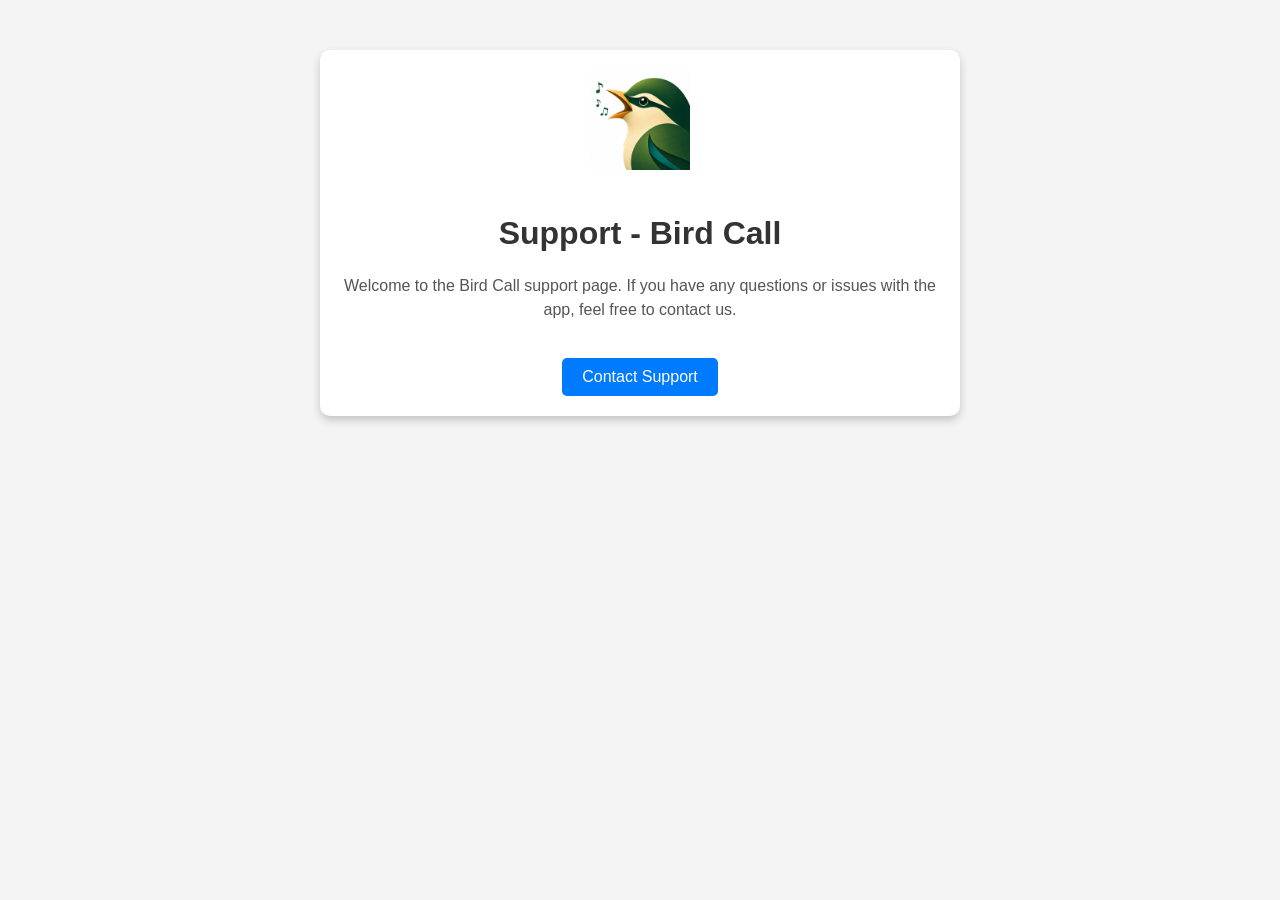
==== index.html @ e6449557 "first rise" ====
<!DOCTYPE html>
<html lang="es">
<head>
    <meta charset="UTF-8">
    <meta name="viewport" content="width=device-width, initial-scale=1.0">
    <title>Support - Bird Call</title>
    <style>
        body {
            font-family: Arial, sans-serif;
            margin: 0;
            padding: 0;
            background-color: #f4f4f4;
            text-align: center;
        }
        .container {
            max-width: 600px;
            margin: 50px auto;
            background: white;
            padding: 20px;
            border-radius: 10px;
            box-shadow: 0 4px 8px rgba(0, 0, 0, 0.2);
        }
        img {
            width: 100px;
            margin-bottom: 20px;
        }
        h1 {
            color: #333;
        }
        p {
            color: #555;
            line-height: 1.5;
        }
        .button {
            display: inline-block;
            margin-top: 20px;
            padding: 10px 20px;
            color: white;
            background-color: #007bff;
            text-decoration: none;
            border-radius: 5px;
            font-size: 16px;
        }
        .button:hover {
            background-color: #0056b3;
        }
    </style>
</head>
<body>
    <div class="container">
        <img src="icono.jpg" alt="App logo">
        <h1>Support - Bird Call</h1>
        <p>Welcome to the Bird Call support page. If you have any questions or issues with the app, feel free to contact us.</p>
        <a href="mailto:casaxmore@gmail.com" class="button">Contact Support</a>
    </div>
</body>
</html>
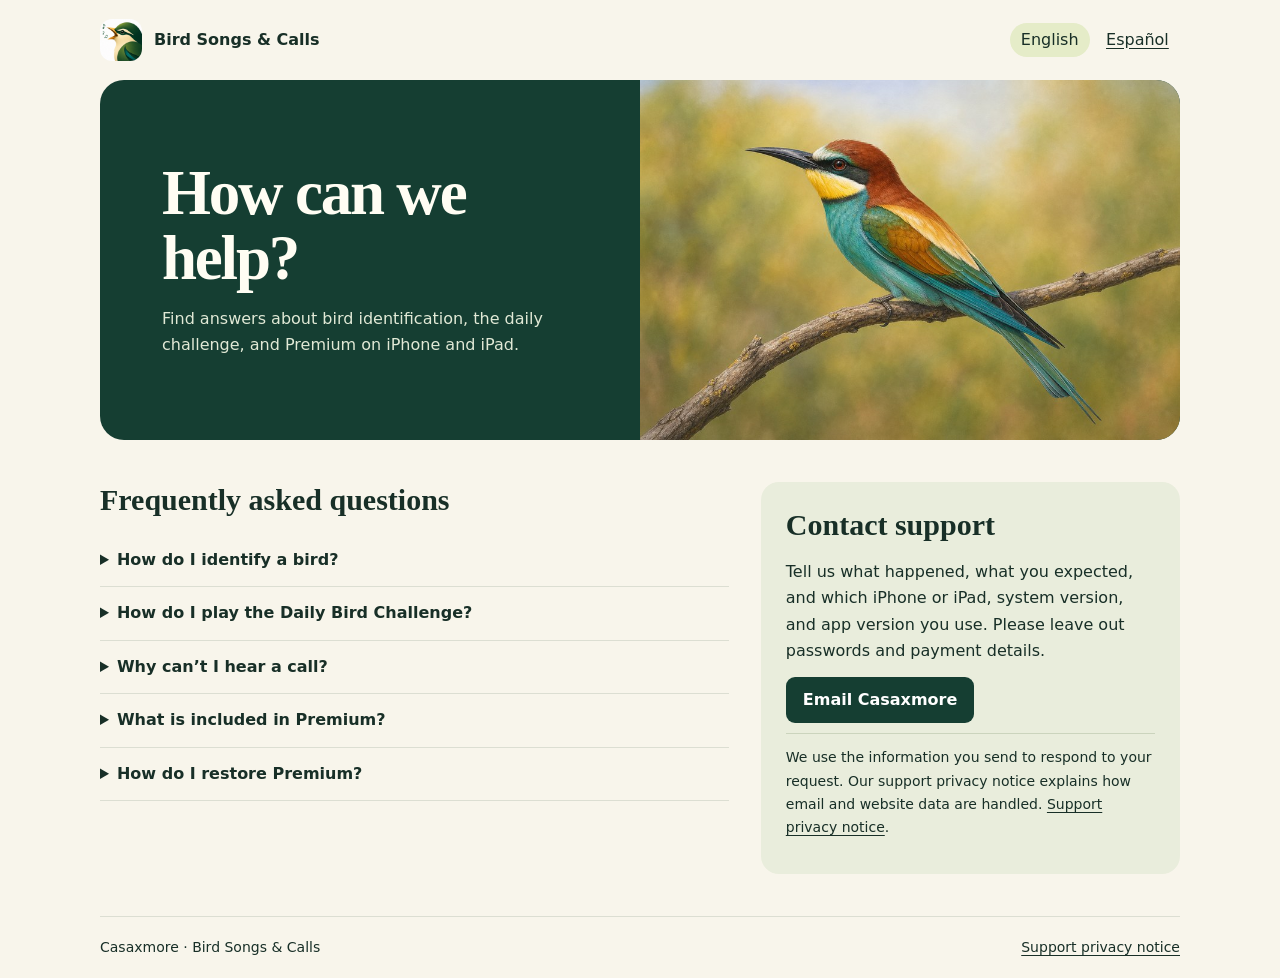
==== commit 260aaaed: "Refresh bilingual Bird Call support and privacy notice" ====
--- a/index.html
+++ b/index.html
@@ -1,57 +1,24 @@
-<!DOCTYPE html>
-<html lang="es">
-<head>
-    <meta charset="UTF-8">
-    <meta name="viewport" content="width=device-width, initial-scale=1.0">
-    <title>Support - Bird Call</title>
-    <style>
-        body {
-            font-family: Arial, sans-serif;
-            margin: 0;
-            padding: 0;
-            background-color: #f4f4f4;
-            text-align: center;
-        }
-        .container {
-            max-width: 600px;
-            margin: 50px auto;
-            background: white;
-            padding: 20px;
-            border-radius: 10px;
-            box-shadow: 0 4px 8px rgba(0, 0, 0, 0.2);
-        }
-        img {
-            width: 100px;
-            margin-bottom: 20px;
-        }
-        h1 {
-            color: #333;
-        }
-        p {
-            color: #555;
-            line-height: 1.5;
-        }
-        .button {
-            display: inline-block;
-            margin-top: 20px;
-            padding: 10px 20px;
-            color: white;
-            background-color: #007bff;
-            text-decoration: none;
-            border-radius: 5px;
-            font-size: 16px;
-        }
-        .button:hover {
-            background-color: #0056b3;
-        }
-    </style>
-</head>
-<body>
-    <div class="container">
-        <img src="icono.jpg" alt="App logo">
-        <h1>Support - Bird Call</h1>
-        <p>Welcome to the Bird Call support page. If you have any questions or issues with the app, feel free to contact us.</p>
-        <a href="mailto:casaxmore@gmail.com" class="button">Contact Support</a>
-    </div>
-</body>
-</html>+<!doctype html>
+<html lang="en">
+<meta charset="utf-8">
+<meta name="viewport" content="width=device-width, initial-scale=1">
+<meta name="description" content="Find answers about bird identification, the daily challenge, and Premium on iPhone and iPad.">
+<title>Bird Songs &amp; Calls · Help &amp; contact</title>
+<link rel="icon" href="icono.jpg">
+<link rel="stylesheet" href="style.css">
+<header class="wrap">
+  <a class="brand" href="index.html"><img src="icono.jpg" width="42" height="42" alt="">Bird Songs &amp; Calls</a>
+  <nav class="language" aria-label="Language"><a href="index.html" lang="en" aria-current="page">English</a> <a href="es.html" lang="es">Español</a></nav>
+</header>
+<main class="wrap">
+  <section class="hero"><div><h1>How can we help?</h1><p>Find answers about bird identification, the daily challenge, and Premium on iPhone and iPad.</p></div><img src="abejaruco.jpg" alt=""></section>
+  <div class="content">
+    <section><h2>Frequently asked questions</h2><details><summary>How do I identify a bird?</summary><p>In Home, open Bird Identifier. Take a photo, choose one from your library, record a call, or import audio. Allow camera or microphone access in Settings if needed. Suggestions are generated on your device and may be incorrect. Compare them with the catalogue images and calls.</p></details><details><summary>How do I play the Daily Bird Challenge?</summary><p>Open Home, then Daily Bird Challenge. Listen to the call and choose one of the three birds. After answering you can replay the call, open the species profile, and see your total score. The challenge is free, and your results are saved on your device.</p></details><details><summary>Why can’t I hear a call?</summary><p>Turn up your device’s media volume and check whether audio is going to headphones or a Bluetooth speaker. Try the play button on an unlocked bird profile.</p></details><details><summary>What is included in Premium?</summary><p>Premium is a one-time purchase for the full catalogue, unlimited photo and sound identification, and an ad-free experience. The free version includes five birds and a daily challenge. Optional rewarded ads can unlock a selected bird for one hour or identification for 30 minutes.</p></details><details><summary>How do I restore Premium?</summary><p>Open Settings in the app and choose Restore purchases. Use the same Apple Account you used for the original purchase.</p></details></section>
+    <section class="contact"><h2>Contact support</h2><p>Tell us what happened, what you expected, and which iPhone or iPad, system version, and app version you use. Please leave out passwords and payment details.</p>
+      <a class="button" href="mailto:casaxmore@gmail.com?subject=Bird%20Songs%20%26%20Calls%20%E2%80%94%20Support">Email Casaxmore</a>
+      <p class="notice">We use the information you send to respond to your request. Our support privacy notice explains how email and website data are handled. <a href="privacy.html?lang=en">Support privacy notice</a>.</p>
+    </section>
+  </div>
+</main>
+<footer class="wrap"><span>Casaxmore · Bird Songs &amp; Calls</span><a href="privacy.html?lang=en">Support privacy notice</a></footer>
+</html>
--- a/style.css
+++ b/style.css
@@ -0,0 +1,2 @@
+:root{color-scheme:light;--ink:#182f27;--green:#153e32;--cream:#f8f5eb;--line:#dcded2;--lime:#e5ecc8}
+*{box-sizing:border-box}body{margin:0;background:var(--cream);color:var(--ink);font:16px/1.65 system-ui,sans-serif}a{color:inherit;text-underline-offset:.2em}a:focus-visible,summary:focus-visible{outline:3px solid #627943;outline-offset:5px}.wrap{width:min(1080px,calc(100% - 40px));margin:auto}header,footer{display:flex;align-items:center;justify-content:space-between;gap:16px;flex-wrap:wrap;padding:19px 0}.brand{display:flex;align-items:center;gap:12px;font-weight:750;text-decoration:none}.brand img{border-radius:12px}.language a{display:inline-block;padding:.25rem .7rem;border-radius:30px}.language [aria-current]{background:var(--lime);text-decoration:none}.hero{display:grid;grid-template-columns:1fr 1fr;min-height:360px;background:var(--green);border-radius:24px;overflow:hidden;color:#fffdf3}.hero div{padding:clamp(26px,5vw,62px);align-self:center}.hero img{width:100%;height:100%;min-height:260px;object-fit:cover}.hero h1{font:700 clamp(36px,5vw,63px)/1.02 Georgia,serif;letter-spacing:-.035em;margin:0}.hero p{color:#e1e9d6;margin-bottom:0}.content{display:grid;grid-template-columns:1.5fr 1fr;gap:32px;padding:42px 0;align-items:start}h2{font:700 30px/1.2 Georgia,serif;margin:0 0 16px}details{border-bottom:1px solid var(--line);padding:13px 0}summary{font-weight:700;cursor:pointer}details p{margin:10px 0}.contact{background:#e9eddc;border-radius:18px;padding:25px}.contact p{margin:.75em 0}.button{display:inline-block;background:var(--green);color:white;padding:10px 17px;border-radius:9px;font-weight:700;text-decoration:none}.notice{font-size:.875rem;border-top:1px solid #cbd4bd;padding-top:12px}footer{border-top:1px solid var(--line);font-size:.875rem}@media(max-width:700px){.hero,.content{grid-template-columns:1fr}.hero img{height:230px;min-height:0}.content{gap:24px;padding:26px 0}}@media(prefers-reduced-motion:reduce){*{scroll-behavior:auto}}
